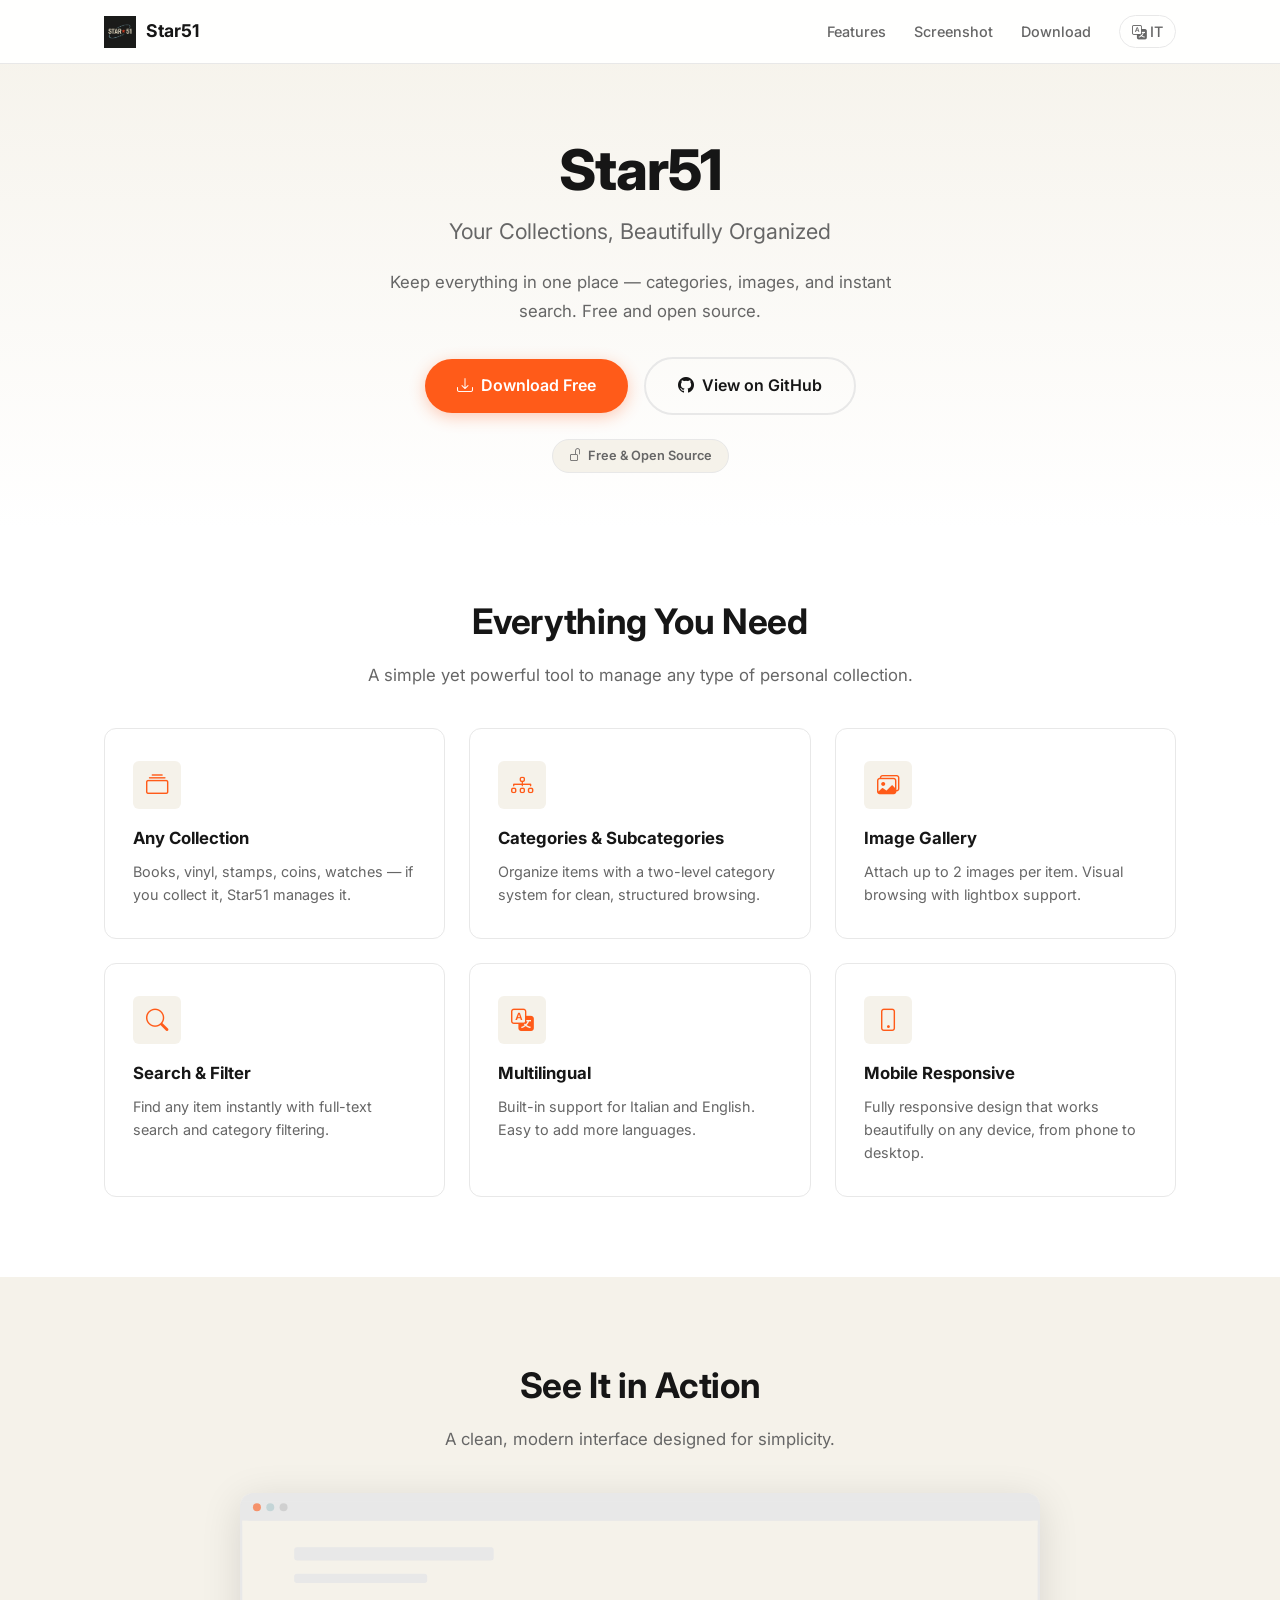
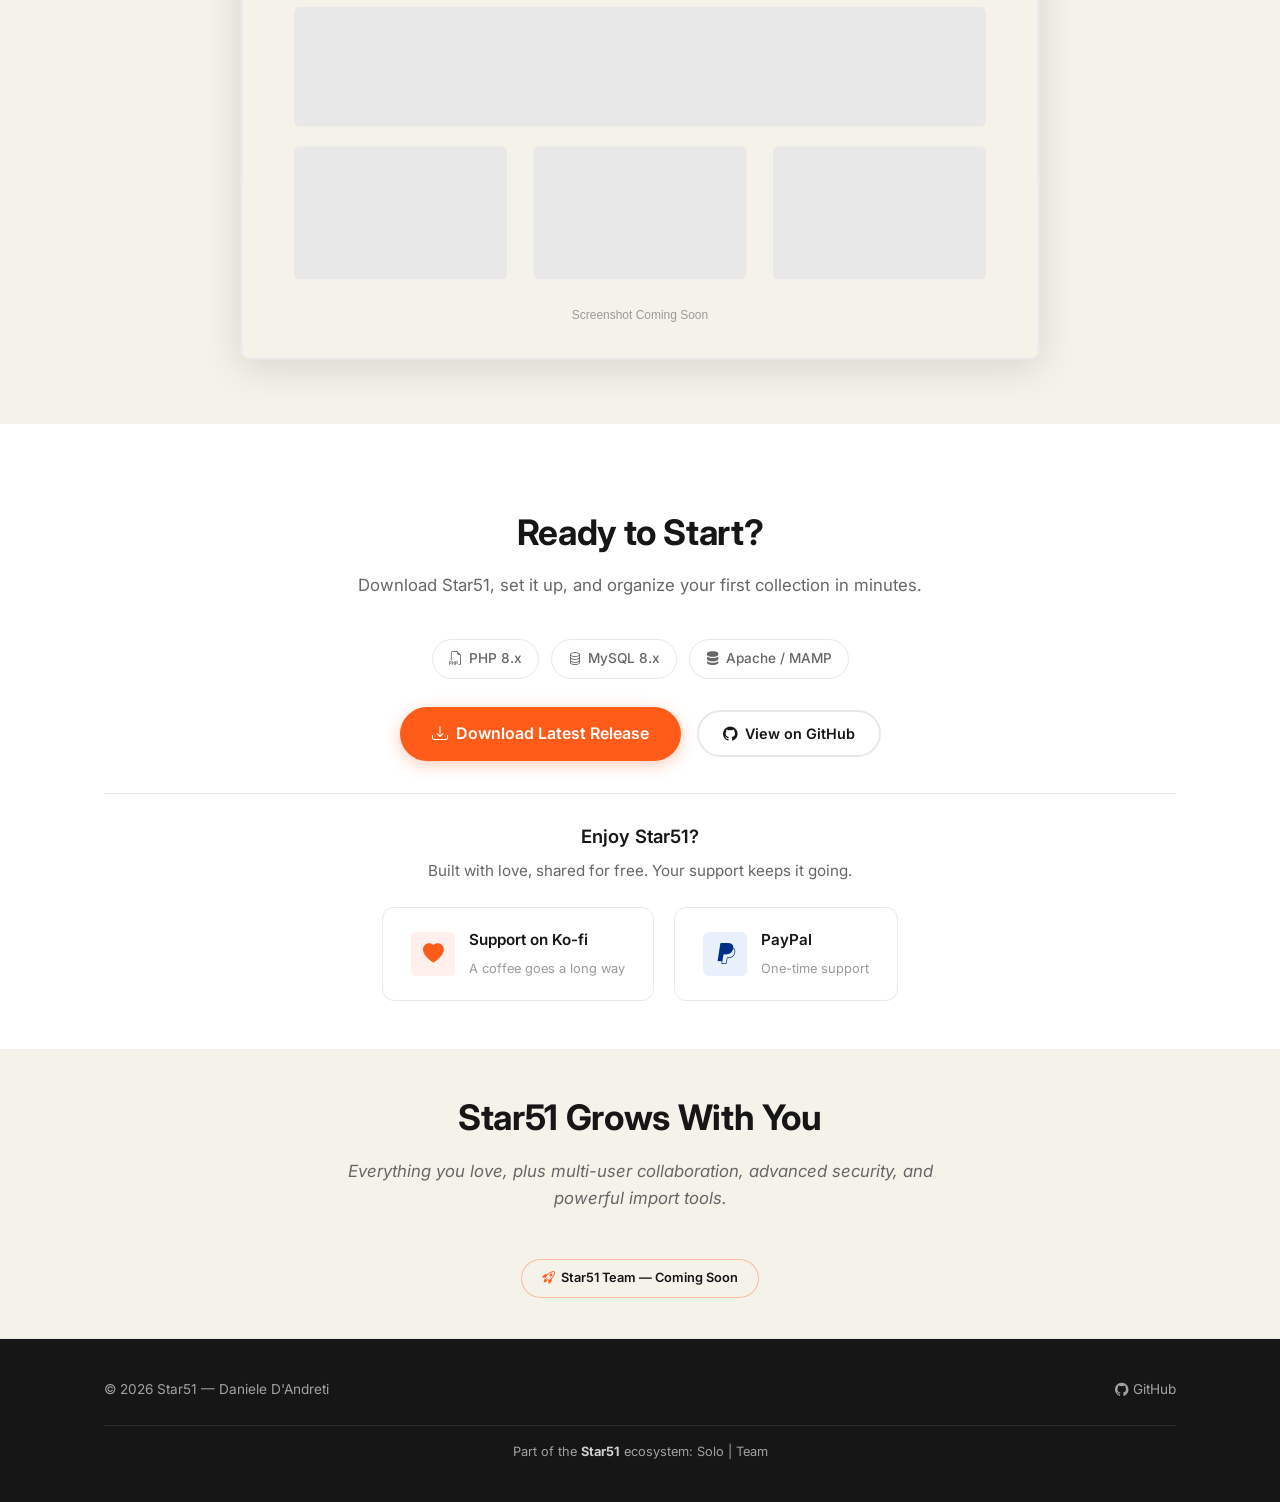
==== index.html @ 5c31b83b "🌐 Star51 Landing Page Bilingual EN/IT static landing page. https://danieledandreti.github.io/star51/" ====
<!DOCTYPE html>
<html lang="en">
<head>
  <meta charset="UTF-8">
  <meta name="viewport" content="width=device-width, initial-scale=1.0">
  <title>Star51 — Free Personal Collection Manager</title>
  <meta name="description"
        content="Star51 is a free, open-source personal collection manager. Organize your collections with categories, images, and multilingual support.">
  <meta name="author" content="Daniele D'Andreti">

  <!-- Open Graph -->
  <meta property="og:title" content="Star51 — Free Personal Collection Manager">
  <meta property="og:description"
        content="Organize your personal collections with categories, images, and multilingual support. Free & open source.">
  <meta property="og:type" content="website">
  <meta property="og:url" content="https://danieledandreti.github.io/star51/">

  <!-- Favicon -->
  <link rel="icon" type="image/svg+xml" href="favicon/favicon.svg">
  <link rel="icon" type="image/png" sizes="96x96" href="favicon/favicon-96x96.png">
  <link rel="apple-touch-icon" sizes="180x180" href="favicon/apple-touch-icon.png">
  <link rel="manifest" href="favicon/site.webmanifest">
  <meta name="theme-color" content="#ff5b19">

  <!-- Fonts & Icons -->
  <link rel="preconnect" href="https://fonts.googleapis.com">
  <link rel="preconnect" href="https://fonts.gstatic.com" crossorigin>
  <link rel="stylesheet"
        href="https://fonts.googleapis.com/css2?family=Inter:wght@400;500;600;700;800&display=swap">
  <link rel="stylesheet"
        href="https://cdn.jsdelivr.net/npm/bootstrap-icons@1.11.3/font/bootstrap-icons.min.css">

  <!-- Styles -->
  <link rel="stylesheet" href="css/landing.css">
</head>
<body>

  <!-- Navbar -->
  <nav class="navbar">
    <div class="container">
      <a href="#" class="navbar-brand">
        <img src="img/logo-star51.png" alt="Star51 Logo" width="32" height="32">
        Star51
      </a>
      <button class="menu-toggle"
              aria-label="Toggle menu"
              onclick="document.querySelector('.navbar-links').classList.toggle('open')">
        <i class="bi bi-list"></i>
      </button>
      <ul class="navbar-links">
        <li><a href="#features">Features</a></li>
        <li><a href="#screenshot">Screenshot</a></li>
        <li><a href="#download">Download</a></li>
        <li><a href="it.html" class="lang-toggle"><i class="bi bi-translate"></i> IT</a></li>
      </ul>
    </div>
  </nav>

  <!-- Hero -->
  <section class="hero">
    <div class="container">
      <h1>Star51</h1>
      <p class="subtitle">Your Collections, Beautifully Organized</p>
      <p class="description">
        Keep everything in one place — categories, images, and instant search.
        Free and open source.
      </p>
      <div class="hero-actions">
        <a href="#download" class="btn btn-primary">
          <i class="bi bi-download"></i> Download Free
        </a>
        <a href="#download" class="btn btn-secondary">
          <i class="bi bi-github"></i> View on GitHub
        </a>
      </div>
      <span class="badge">
        <i class="bi bi-unlock"></i> Free &amp; Open Source
      </span>
    </div>
  </section>

  <!-- Features -->
  <section id="features" class="section">
    <div class="container">
      <h2 class="section-title">Everything You Need</h2>
      <p class="section-subtitle">
        A simple yet powerful tool to manage any type of personal collection.
      </p>
      <div class="features-grid">

        <div class="feature-card">
          <div class="icon"><i class="bi bi-collection"></i></div>
          <h3>Any Collection</h3>
          <p>Books, vinyl, stamps, coins, watches — if you collect it, Star51 manages it.</p>
        </div>

        <div class="feature-card">
          <div class="icon"><i class="bi bi-diagram-3"></i></div>
          <h3>Categories &amp; Subcategories</h3>
          <p>Organize items with a two-level category system for clean, structured browsing.</p>
        </div>

        <div class="feature-card">
          <div class="icon"><i class="bi bi-images"></i></div>
          <h3>Image Gallery</h3>
          <p>Attach up to 2 images per item. Visual browsing with lightbox support.</p>
        </div>

        <div class="feature-card">
          <div class="icon"><i class="bi bi-search"></i></div>
          <h3>Search &amp; Filter</h3>
          <p>Find any item instantly with full-text search and category filtering.</p>
        </div>

        <div class="feature-card">
          <div class="icon"><i class="bi bi-translate"></i></div>
          <h3>Multilingual</h3>
          <p>Built-in support for Italian and English. Easy to add more languages.</p>
        </div>

        <div class="feature-card">
          <div class="icon"><i class="bi bi-phone"></i></div>
          <h3>Mobile Responsive</h3>
          <p>Fully responsive design that works beautifully on any device, from phone to desktop.</p>
        </div>

      </div>
    </div>
  </section>

  <!-- Screenshot -->
  <section id="screenshot" class="section section-alt">
    <div class="container">
      <h2 class="section-title">See It in Action</h2>
      <p class="section-subtitle">
        A clean, modern interface designed for simplicity.
      </p>
      <div class="screenshot-wrapper">
        <img src="img/screenshot-placeholder.svg"
             alt="Star51 Solo screenshot preview"
             width="1200"
             height="700">
      </div>
    </div>
  </section>

  <!-- Download -->
  <section id="download" class="section download-section">
    <div class="container">
      <h2 class="section-title">Ready to Start?</h2>
      <p class="section-subtitle">
        Download Star51, set it up, and organize your first collection in minutes.
      </p>

      <div class="requirements">
        <span class="req-tag"><i class="bi bi-filetype-php"></i> PHP 8.x</span>
        <span class="req-tag"><i class="bi bi-database"></i> MySQL 8.x</span>
        <span class="req-tag"><i class="bi bi-server"></i> Apache / MAMP</span>
      </div>

      <div class="download-actions">
        <a href="https://github.com/danieledandreti/star51/releases/latest"
           class="btn btn-primary">
          <i class="bi bi-download"></i> Download Latest Release
        </a>
        <a href="https://github.com/danieledandreti/star51"
           class="btn btn-secondary btn-sm">
          <i class="bi bi-github"></i> View on GitHub
        </a>
      </div>

      <div class="support-section">
        <h3>Enjoy Star51?</h3>
        <p>Built with love, shared for free. Your support keeps it going.</p>
        <div class="support-cards">
          <a href="https://ko-fi.com/projectstar51" class="support-card">
            <div class="support-icon kofi">
              <i class="bi bi-heart-fill"></i>
            </div>
            <div class="support-text">
              <strong>Support on Ko-fi</strong>
              <span>A coffee goes a long way</span>
            </div>
          </a>
          <a href="https://paypal.me/danieledandreti" class="support-card">
            <div class="support-icon paypal">
              <i class="bi bi-paypal"></i>
            </div>
            <div class="support-text">
              <strong>PayPal</strong>
              <span>One-time support</span>
            </div>
          </a>
        </div>
      </div>
    </div>
  </section>

  <!-- Coming Soon -->
  <section class="section section-alt coming-soon-section">
    <div class="container">
      <h2 class="section-title">Star51 Grows With You</h2>
      <p class="section-subtitle">
        Everything you love, plus multi-user collaboration, advanced security,
        and powerful import tools.
      </p>
      <span class="badge">
        <i class="bi bi-rocket-takeoff"></i> Star51 Team — Coming Soon
      </span>
    </div>
  </section>

  <!-- Footer -->
  <footer class="footer">
    <div class="container">
      <span>&copy; 2026 Star51 — Daniele D'Andreti</span>
      <ul class="footer-links">
        <li>
          <a href="https://github.com/danieledandreti/star51">
            <i class="bi bi-github"></i> GitHub
          </a>
        </li>
      </ul>
      <div class="footer-ecosystem">
        Part of the <strong>Star51</strong> ecosystem: Solo | Team
      </div>
    </div>
  </footer>

  <script>
    document.querySelectorAll('a[href^="#"]').forEach(function(link) {
      link.addEventListener('click', function(e) {
        var target = document.querySelector(this.getAttribute('href'));
        if (!target) return;
        e.preventDefault();
        var start = window.scrollY;
        var end = target.getBoundingClientRect().top + window.scrollY - 80;
        var distance = end - start;
        var duration = 1200;
        var startTime = null;
        function step(time) {
          if (!startTime) startTime = time;
          var progress = Math.min((time - startTime) / duration, 1);
          window.scrollTo(0, start + distance * progress);
          if (progress < 1) requestAnimationFrame(step);
        }
        requestAnimationFrame(step);
      });
    });
  </script>

</body>
</html>
---- css/landing.css ----
/* Star51 Solo — Landing Page Styles */

/* ── Design Tokens ── */
:root {
  --brand-orange: #ff5b19;
  --brand-orange-hover: #e04e12;
  --charcoal: #161616;
  --cream: #f5f2ea;
  --mint: #aecacd;
  --white: #ffffff;
  --gray-100: #f8f8f8;
  --gray-200: #e8e8e8;
  --gray-400: #999;
  --gray-600: #666;
  --radius-sm: 6px;
  --radius-md: 12px;
  --radius-pill: 50px;
  --shadow-sm: 0 2px 8px rgba(0, 0, 0, 0.08);
  --shadow-md: 0 4px 20px rgba(0, 0, 0, 0.1);
  --shadow-lg: 0 8px 40px rgba(0, 0, 0, 0.12);
  --transition: 0.2s ease;
}

/* ── Reset & Base ── */
*,
*::before,
*::after {
  box-sizing: border-box;
  margin: 0;
  padding: 0;
}

html {
  scroll-padding-top: 80px;
}

body {
  font-family: 'Inter', -apple-system, BlinkMacSystemFont, 'Segoe UI', Roboto, sans-serif;
  color: var(--charcoal);
  background: var(--white);
  line-height: 1.6;
  -webkit-font-smoothing: antialiased;
}

img {
  max-width: 100%;
  height: auto;
  display: block;
}

a {
  color: var(--brand-orange);
  text-decoration: none;
  transition: color var(--transition);
}

a:hover {
  color: var(--brand-orange-hover);
}

/* ── Container ── */
.container {
  max-width: 1120px;
  margin: 0 auto;
  padding: 0 24px;
}

/* ── Navbar ── */
.navbar {
  position: fixed;
  top: 0;
  left: 0;
  right: 0;
  z-index: 100;
  background: rgba(255, 255, 255, 0.95);
  backdrop-filter: blur(12px);
  -webkit-backdrop-filter: blur(12px);
  border-bottom: 1px solid var(--gray-200);
  height: 64px;
}

.navbar .container {
  display: flex;
  align-items: center;
  justify-content: space-between;
  height: 100%;
}

.navbar-brand {
  display: flex;
  align-items: center;
  gap: 10px;
  font-weight: 700;
  font-size: 1.1rem;
  color: var(--charcoal);
  text-decoration: none;
}

.navbar-brand:hover {
  color: var(--charcoal);
}

.navbar-brand img {
  height: 32px;
  width: auto;
}

.navbar-links {
  display: flex;
  align-items: center;
  gap: 28px;
  list-style: none;
}

.navbar-links a {
  color: var(--gray-600);
  font-size: 0.9rem;
  font-weight: 500;
  transition: color var(--transition);
}

.navbar-links a:hover {
  color: var(--charcoal);
}

.lang-toggle {
  display: inline-flex;
  align-items: center;
  gap: 4px;
  padding: 4px 12px;
  border: 1px solid var(--gray-200);
  border-radius: var(--radius-pill);
  font-size: 0.8rem;
  font-weight: 600;
  color: var(--gray-600);
  background: transparent;
  transition: all var(--transition);
}

.lang-toggle:hover {
  border-color: var(--brand-orange);
  color: var(--brand-orange);
}

/* Mobile menu toggle */
.menu-toggle {
  display: none;
  background: none;
  border: none;
  cursor: pointer;
  padding: 8px;
  color: var(--charcoal);
}

.menu-toggle i {
  font-size: 1.5rem;
}

/* ── Hero ── */
.hero {
  padding: 140px 0 56px;
  text-align: center;
  background: linear-gradient(180deg, var(--cream) 0%, var(--white) 100%);
}

.hero h1 {
  font-size: clamp(2.5rem, 5vw, 3.5rem);
  font-weight: 800;
  letter-spacing: -0.02em;
  line-height: 1.1;
  margin-bottom: 12px;
}

.hero h1 span {
  color: var(--brand-orange);
}

.hero .subtitle {
  font-size: clamp(1.1rem, 2.5vw, 1.35rem);
  color: var(--gray-600);
  font-weight: 400;
  margin-bottom: 20px;
}

.hero .description {
  max-width: 560px;
  margin: 0 auto 32px;
  font-size: 1.05rem;
  color: var(--gray-600);
  line-height: 1.7;
}

.hero-actions {
  display: flex;
  align-items: center;
  justify-content: center;
  gap: 16px;
  flex-wrap: wrap;
  margin-bottom: 24px;
}

.badge {
  display: inline-flex;
  align-items: center;
  gap: 6px;
  padding: 6px 16px;
  border-radius: var(--radius-pill);
  font-size: 0.8rem;
  font-weight: 600;
  background: var(--cream);
  color: var(--gray-600);
  border: 1px solid var(--gray-200);
}

/* ── Buttons ── */
.btn {
  display: inline-flex;
  align-items: center;
  gap: 8px;
  padding: 14px 32px;
  border-radius: var(--radius-pill);
  font-size: 1rem;
  font-weight: 600;
  cursor: pointer;
  border: none;
  transition: all var(--transition);
  text-decoration: none;
}

.btn-primary {
  background: var(--brand-orange);
  color: var(--white);
  box-shadow: 0 4px 16px rgba(255, 91, 25, 0.3);
}

.btn-primary:hover {
  background: var(--brand-orange-hover);
  color: var(--white);
  transform: translateY(-1px);
  box-shadow: 0 6px 24px rgba(255, 91, 25, 0.4);
}

.btn-secondary {
  background: transparent;
  color: var(--charcoal);
  border: 2px solid var(--gray-200);
}

.btn-secondary:hover {
  border-color: var(--charcoal);
  color: var(--charcoal);
}

.btn-sm {
  padding: 10px 24px;
  font-size: 0.9rem;
}

/* ── Section ── */
.section {
  padding: 80px 0;
}

.section-alt {
  background: var(--cream);
}

.section-title {
  text-align: center;
  font-size: clamp(1.8rem, 3vw, 2.2rem);
  font-weight: 700;
  letter-spacing: -0.01em;
  margin-bottom: 12px;
}

.section-subtitle {
  text-align: center;
  color: var(--gray-600);
  font-size: 1.05rem;
  margin-bottom: 40px;
  max-width: 600px;
  margin-left: auto;
  margin-right: auto;
}

/* ── Section Overrides ── */
#features.section { padding-top: 64px; }
#screenshot.section { padding-bottom: 64px; }
#download.section { padding-bottom: 48px; }

.coming-soon-section {
  padding: 40px 0;
  text-align: center;
}

.coming-soon-section .section-subtitle {
  font-style: italic;
}

.coming-soon-section .badge {
  margin-top: 8px;
  border-color: rgba(255, 91, 25, 0.35);
  color: var(--charcoal);
  padding: 8px 20px;
}

.coming-soon-section .badge i {
  color: var(--brand-orange);
}

/* ── Features Grid ── */
.features-grid {
  display: grid;
  grid-template-columns: repeat(3, 1fr);
  gap: 24px;
}

.feature-card {
  padding: 32px 28px;
  background: var(--white);
  border-radius: var(--radius-md);
  border: 1px solid var(--gray-200);
  transition: all var(--transition);
}

.feature-card:hover {
  box-shadow: var(--shadow-md);
  transform: translateY(-2px);
}

.feature-card .icon {
  display: flex;
  align-items: center;
  justify-content: center;
  width: 48px;
  height: 48px;
  border-radius: var(--radius-sm);
  background: var(--cream);
  color: var(--brand-orange);
  font-size: 1.4rem;
  margin-bottom: 16px;
}

.feature-card h3 {
  font-size: 1.05rem;
  font-weight: 700;
  margin-bottom: 8px;
}

.feature-card p {
  font-size: 0.9rem;
  color: var(--gray-600);
  line-height: 1.6;
}

/* ── Screenshot Section ── */
.screenshot-wrapper {
  max-width: 800px;
  margin: 0 auto;
  border-radius: var(--radius-md);
  overflow: hidden;
  box-shadow: var(--shadow-lg);
  border: 1px solid var(--gray-200);
}

.screenshot-wrapper img {
  width: 100%;
  display: block;
}

/* ── Download Section ── */
.download-section {
  text-align: center;
}

.requirements {
  display: inline-flex;
  flex-wrap: wrap;
  gap: 12px;
  justify-content: center;
  margin-bottom: 28px;
}

.requirements .req-tag {
  display: inline-flex;
  align-items: center;
  gap: 6px;
  padding: 8px 16px;
  background: var(--white);
  border: 1px solid var(--gray-200);
  border-radius: var(--radius-pill);
  font-size: 0.85rem;
  color: var(--gray-600);
  font-weight: 500;
}

.download-actions {
  display: flex;
  align-items: center;
  justify-content: center;
  gap: 16px;
  flex-wrap: wrap;
}

/* ── Support Cards ── */
.support-section {
  margin-top: 32px;
  padding-top: 28px;
  border-top: 1px solid var(--gray-200);
}

.support-section h3 {
  font-size: 1.15rem;
  font-weight: 600;
  margin-bottom: 8px;
  color: var(--charcoal);
}

.support-section > p {
  font-size: 0.95rem;
  color: var(--gray-600);
  margin-bottom: 24px;
}

.support-cards {
  display: flex;
  justify-content: center;
  gap: 20px;
  flex-wrap: wrap;
}

.support-card {
  display: flex;
  align-items: center;
  gap: 14px;
  padding: 20px 28px;
  background: var(--white);
  border: 1px solid var(--gray-200);
  border-radius: var(--radius-md);
  text-decoration: none;
  color: var(--charcoal);
  transition: all var(--transition);
  min-width: 220px;
}

.support-card:hover {
  border-color: var(--brand-orange);
  box-shadow: var(--shadow-md);
  transform: translateY(-2px);
  color: var(--charcoal);
}

.support-card .support-icon {
  display: flex;
  align-items: center;
  justify-content: center;
  width: 44px;
  height: 44px;
  border-radius: var(--radius-sm);
  font-size: 1.3rem;
  flex-shrink: 0;
}

.support-card .support-icon.kofi {
  background: #fff0eb;
  color: #ff5b19;
}

.support-card .support-icon.paypal {
  background: #eaf0fb;
  color: #003087;
}

.support-card .support-text {
  text-align: left;
}

.support-card .support-text strong {
  display: block;
  font-size: 0.95rem;
  font-weight: 600;
  margin-bottom: 2px;
}

.support-card .support-text span {
  font-size: 0.8rem;
  color: var(--gray-400);
}

/* ── Footer ── */
.footer {
  padding: 40px 0;
  border-top: 1px solid var(--gray-200);
  background: var(--charcoal);
  color: rgba(255, 255, 255, 0.6);
  font-size: 0.85rem;
}

.footer .container {
  display: flex;
  align-items: center;
  justify-content: space-between;
  flex-wrap: wrap;
  gap: 16px;
}

.footer a {
  color: rgba(255, 255, 255, 0.6);
  transition: color var(--transition);
}

.footer a:hover {
  color: var(--white);
}

.footer-links {
  display: flex;
  gap: 24px;
  list-style: none;
}

.footer-ecosystem {
  width: 100%;
  text-align: center;
  margin-top: 8px;
  padding-top: 16px;
  border-top: 1px solid rgba(255, 255, 255, 0.1);
  font-size: 0.8rem;
}

.footer-ecosystem strong {
  color: rgba(255, 255, 255, 0.8);
}

/* ── Responsive ── */
@media (max-width: 768px) {
  .navbar-links {
    display: none;
    position: absolute;
    top: 64px;
    left: 0;
    right: 0;
    flex-direction: column;
    background: var(--white);
    border-bottom: 1px solid var(--gray-200);
    padding: 16px 24px;
    gap: 16px;
    box-shadow: var(--shadow-md);
  }

  .navbar-links.open {
    display: flex;
  }

  .menu-toggle {
    display: block;
  }

  .hero {
    padding: 112px 0 48px;
  }

  .features-grid {
    grid-template-columns: 1fr;
    gap: 16px;
  }

  .footer .container {
    flex-direction: column;
    text-align: center;
  }

  .footer-links {
    justify-content: center;
  }

  .support-cards {
    flex-direction: column;
    align-items: center;
  }

  .support-card {
    width: 100%;
    max-width: 300px;
  }
}

@media (max-width: 480px) {
  .hero h1 {
    font-size: 2rem;
  }

  .btn {
    width: 100%;
    justify-content: center;
  }

  .hero-actions,
  .download-actions {
    flex-direction: column;
  }
}
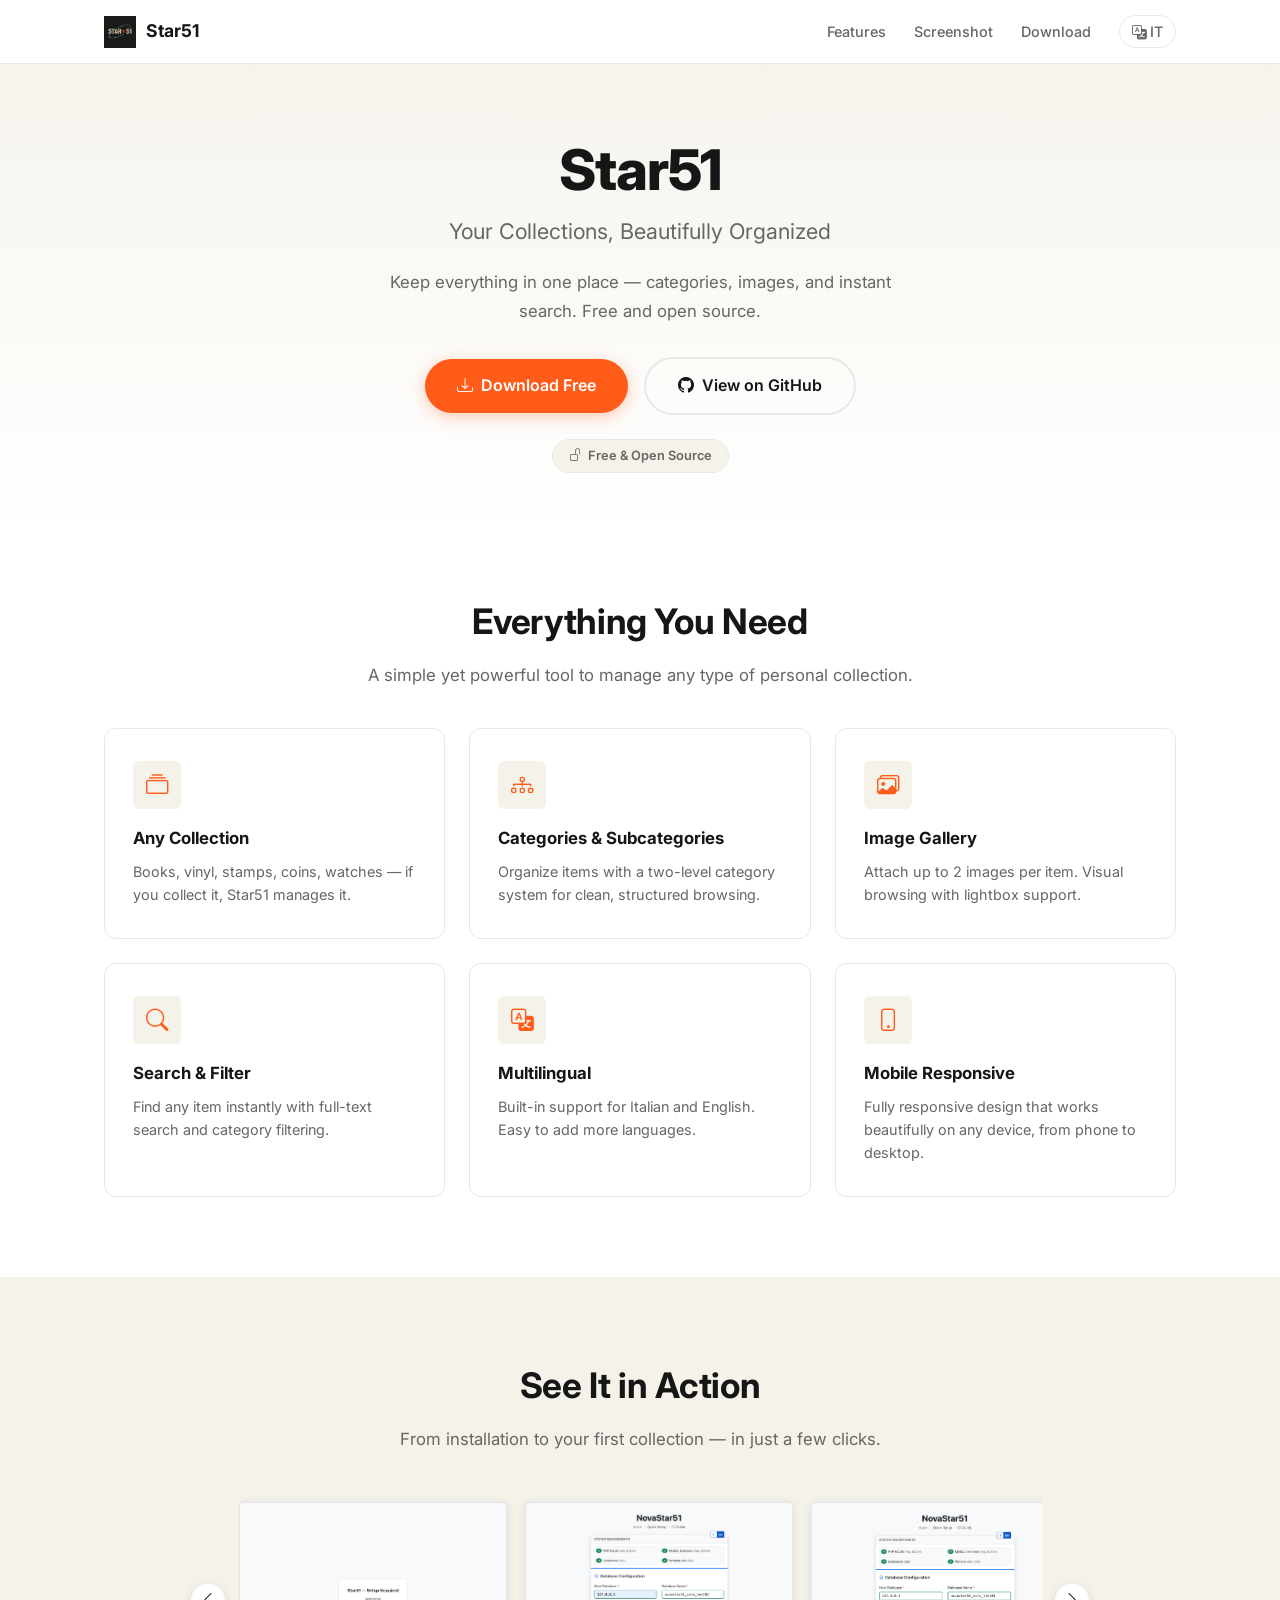
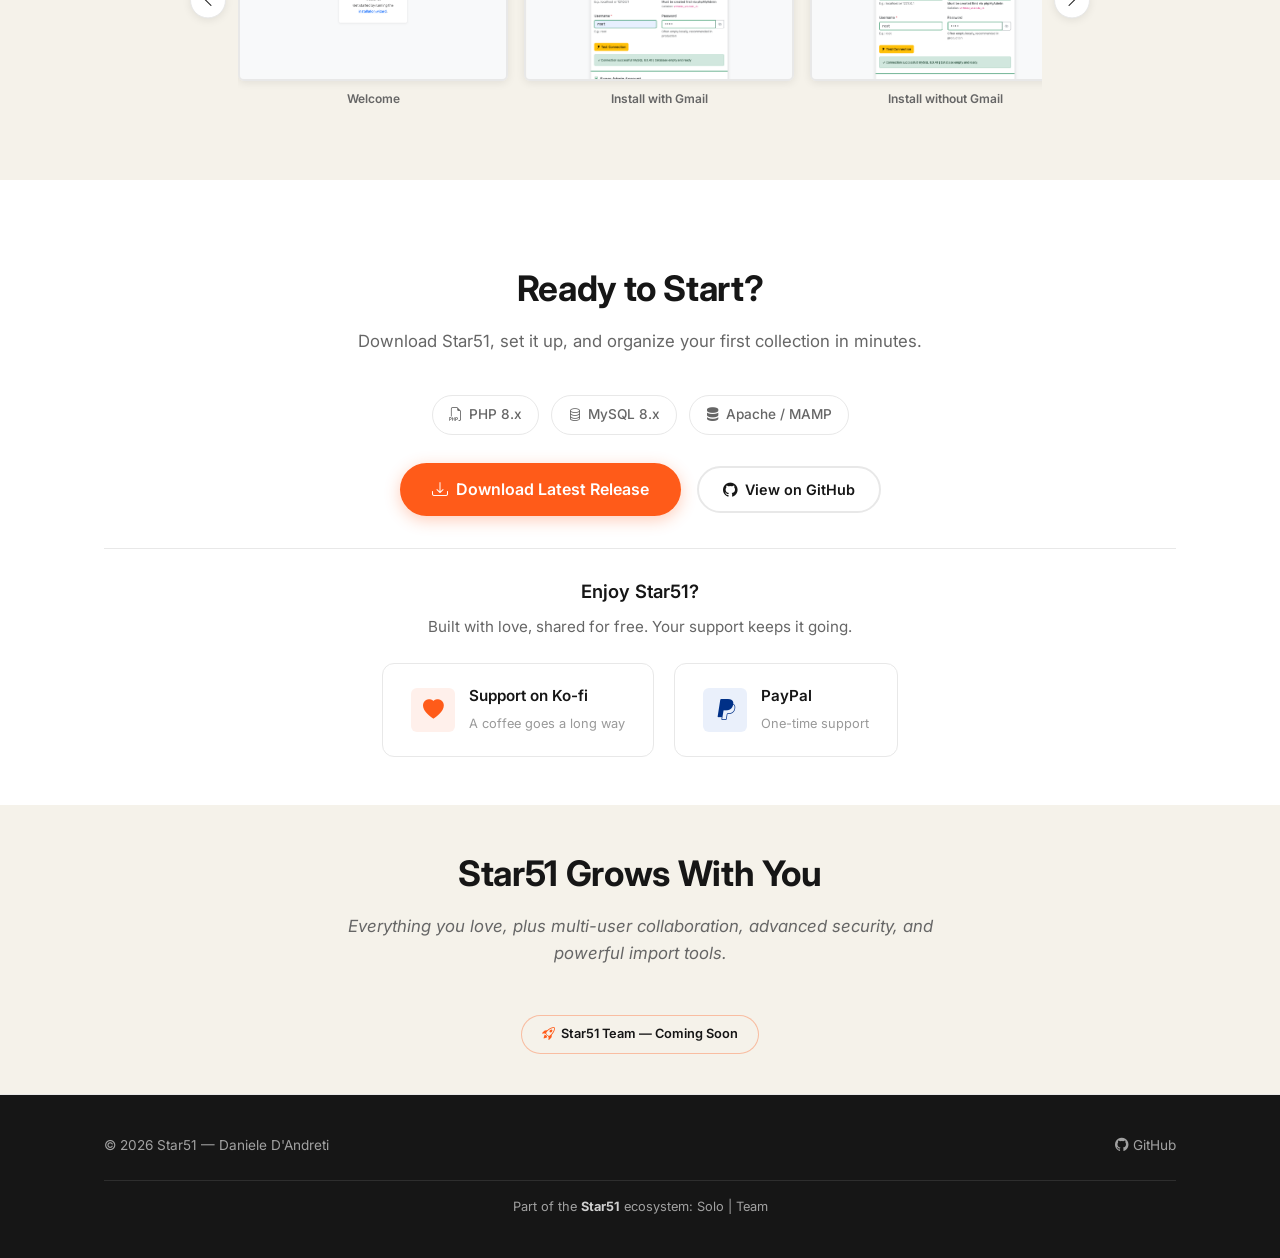
==== commit a2d0a982: "feat(landing): add screenshot carousel with lightbox Replace placeholder SVG with 9-slide thumbnail " ====
--- a/index.html
+++ b/index.html
@@ -133,16 +133,68 @@
     <div class="container">
       <h2 class="section-title">See It in Action</h2>
       <p class="section-subtitle">
-        A clean, modern interface designed for simplicity.
-      </p>
-      <div class="screenshot-wrapper">
-        <img src="img/screenshot-placeholder.svg"
-             alt="Star51 Solo screenshot preview"
-             width="1200"
-             height="700">
-      </div>
-    </div>
-  </section>
+        From installation to your first collection — in just a few clicks.
+      </p>
+
+      <!-- Carousel thumbnails -->
+      <div class="carousel">
+        <button class="carousel-arrow carousel-prev" aria-label="Previous">
+          <i class="bi bi-chevron-left"></i>
+        </button>
+        <div class="carousel-track">
+          <div class="carousel-slide" data-index="0">
+            <img src="img/carousel/01-setup-required.png"
+                 alt="Welcome Screen">
+            <span class="carousel-caption">Welcome</span>
+          </div>
+          <div class="carousel-slide" data-index="1">
+            <img src="img/carousel/02a-installer-gmail.png"
+                 alt="Installation with Gmail SMTP">
+            <span class="carousel-caption">Install with Gmail</span>
+          </div>
+          <div class="carousel-slide" data-index="2">
+            <img src="img/carousel/02b-installer-no-gmail.png"
+                 alt="Installation without Gmail">
+            <span class="carousel-caption">Install without Gmail</span>
+          </div>
+          <div class="carousel-slide" data-index="3">
+            <img src="img/carousel/03a-installation-complete-gmail.png"
+                 alt="Installation complete with Gmail">
+            <span class="carousel-caption">Complete (Gmail)</span>
+          </div>
+          <div class="carousel-slide" data-index="4">
+            <img src="img/carousel/03b-installation-complete-no-gmail.png"
+                 alt="Installation complete without Gmail">
+            <span class="carousel-caption">Complete (Standard)</span>
+          </div>
+          <div class="carousel-slide" data-index="5">
+            <img src="img/carousel/04-create-category.png"
+                 alt="Create a category">
+            <span class="carousel-caption">Create Category</span>
+          </div>
+          <div class="carousel-slide" data-index="6">
+            <img src="img/carousel/05-create-article.png"
+                 alt="Create an article">
+            <span class="carousel-caption">Create Article</span>
+          </div>
+          <div class="carousel-slide" data-index="7">
+            <img src="img/carousel/06-articles-list.png"
+                 alt="Articles management list">
+            <span class="carousel-caption">Articles List</span>
+          </div>
+          <div class="carousel-slide" data-index="8">
+            <img src="img/carousel/07-frontend-detail.png"
+                 alt="Public article detail page">
+            <span class="carousel-caption">Article Detail</span>
+          </div>
+        </div>
+        <button class="carousel-arrow carousel-next" aria-label="Next">
+          <i class="bi bi-chevron-right"></i>
+        </button>
+      </div>
+    </div>
+  </section>
+
 
   <!-- Download -->
   <section id="download" class="section download-section">
@@ -227,27 +279,7 @@
     </div>
   </footer>
 
-  <script>
-    document.querySelectorAll('a[href^="#"]').forEach(function(link) {
-      link.addEventListener('click', function(e) {
-        var target = document.querySelector(this.getAttribute('href'));
-        if (!target) return;
-        e.preventDefault();
-        var start = window.scrollY;
-        var end = target.getBoundingClientRect().top + window.scrollY - 80;
-        var distance = end - start;
-        var duration = 1200;
-        var startTime = null;
-        function step(time) {
-          if (!startTime) startTime = time;
-          var progress = Math.min((time - startTime) / duration, 1);
-          window.scrollTo(0, start + distance * progress);
-          if (progress < 1) requestAnimationFrame(step);
-        }
-        requestAnimationFrame(step);
-      });
-    });
-  </script>
+  <script src="js/landing.js"></script>
 
 </body>
 </html>
--- a/css/landing.css
+++ b/css/landing.css
@@ -353,20 +353,169 @@
   line-height: 1.6;
 }
 
-/* ── Screenshot Section ── */
-.screenshot-wrapper {
-  max-width: 800px;
+/* ── Carousel ── */
+.carousel {
+  position: relative;
+  max-width: 900px;
   margin: 0 auto;
-  border-radius: var(--radius-md);
-  overflow: hidden;
-  box-shadow: var(--shadow-lg);
+  padding: 0 48px;
+}
+
+.carousel-track {
+  display: flex;
+  gap: 16px;
+  overflow-x: auto;
+  scroll-behavior: smooth;
+  scrollbar-width: none;
+  -ms-overflow-style: none;
+  padding: 8px 0;
+}
+
+.carousel-track::-webkit-scrollbar {
+  display: none;
+}
+
+.carousel-slide {
+  flex: 0 0 270px;
+  cursor: pointer;
+  text-align: center;
+  transition: transform var(--transition);
+}
+
+.carousel-slide:hover {
+  transform: translateY(-4px);
+}
+
+.carousel-slide img {
+  width: 270px;
+  height: 180px;
+  object-fit: cover;
+  object-position: top;
+  border-radius: var(--radius-sm);
+  border: 2px solid var(--gray-200);
+  box-shadow: var(--shadow-sm);
+  transition: border-color var(--transition);
+}
+
+.carousel-slide:hover img {
+  border-color: var(--brand-orange);
+}
+
+.carousel-caption {
+  display: block;
+  margin-top: 8px;
+  font-size: 0.75rem;
+  font-weight: 600;
+  color: var(--gray-600);
+}
+
+.carousel-arrow {
+  position: absolute;
+  top: 50%;
+  transform: translateY(-60%);
+  width: 36px;
+  height: 36px;
+  border-radius: 50%;
   border: 1px solid var(--gray-200);
-}
-
-.screenshot-wrapper img {
-  width: 100%;
-  display: block;
-}
+  background: var(--white);
+  color: var(--charcoal);
+  cursor: pointer;
+  display: flex;
+  align-items: center;
+  justify-content: center;
+  font-size: 1rem;
+  transition: all var(--transition);
+  z-index: 2;
+  box-shadow: var(--shadow-sm);
+}
+
+.carousel-arrow:hover {
+  border-color: var(--brand-orange);
+  color: var(--brand-orange);
+}
+
+.carousel-prev { left: 0; }
+.carousel-next { right: 0; }
+
+/* ── Lightbox ── */
+.lightbox {
+  display: none;
+  position: fixed;
+  inset: 0;
+  z-index: 1000;
+  background: rgba(0, 0, 0, 0.9);
+  align-items: center;
+  justify-content: center;
+}
+
+.lightbox.active {
+  display: flex;
+}
+
+.lightbox-content {
+  max-width: 90vw;
+  max-height: 85vh;
+  text-align: center;
+}
+
+.lightbox-content img {
+  max-width: 90vw;
+  max-height: 80vh;
+  object-fit: contain;
+  border-radius: var(--radius-sm);
+  box-shadow: 0 0 40px rgba(0, 0, 0, 0.5);
+}
+
+.lightbox-caption {
+  color: rgba(255, 255, 255, 0.8);
+  font-size: 0.9rem;
+  margin-top: 12px;
+  font-weight: 500;
+}
+
+.lightbox-close {
+  position: absolute;
+  top: 20px;
+  right: 24px;
+  background: none;
+  border: none;
+  color: rgba(255, 255, 255, 0.7);
+  font-size: 1.5rem;
+  cursor: pointer;
+  padding: 8px;
+  transition: color var(--transition);
+}
+
+.lightbox-close:hover {
+  color: var(--white);
+}
+
+.lightbox-arrow {
+  position: absolute;
+  top: 50%;
+  transform: translateY(-50%);
+  width: 48px;
+  height: 48px;
+  border-radius: 50%;
+  border: 1px solid rgba(255, 255, 255, 0.3);
+  background: rgba(0, 0, 0, 0.5);
+  color: rgba(255, 255, 255, 0.8);
+  cursor: pointer;
+  display: flex;
+  align-items: center;
+  justify-content: center;
+  font-size: 1.2rem;
+  transition: all var(--transition);
+}
+
+.lightbox-arrow:hover {
+  background: rgba(0, 0, 0, 0.8);
+  color: var(--white);
+  border-color: rgba(255, 255, 255, 0.6);
+}
+
+.lightbox-prev { left: 20px; }
+.lightbox-next { right: 20px; }
 
 /* ── Download Section ── */
 .download-section {
@@ -534,6 +683,13 @@
 
 /* ── Responsive ── */
 @media (max-width: 768px) {
+  .carousel { padding: 0 40px; }
+  .carousel-slide { flex: 0 0 220px; }
+  .carousel-slide img { width: 220px; height: 147px; }
+  .lightbox-arrow { width: 40px; height: 40px; }
+  .lightbox-prev { left: 8px; }
+  .lightbox-next { right: 8px; }
+
   .navbar-links {
     display: none;
     position: absolute;
